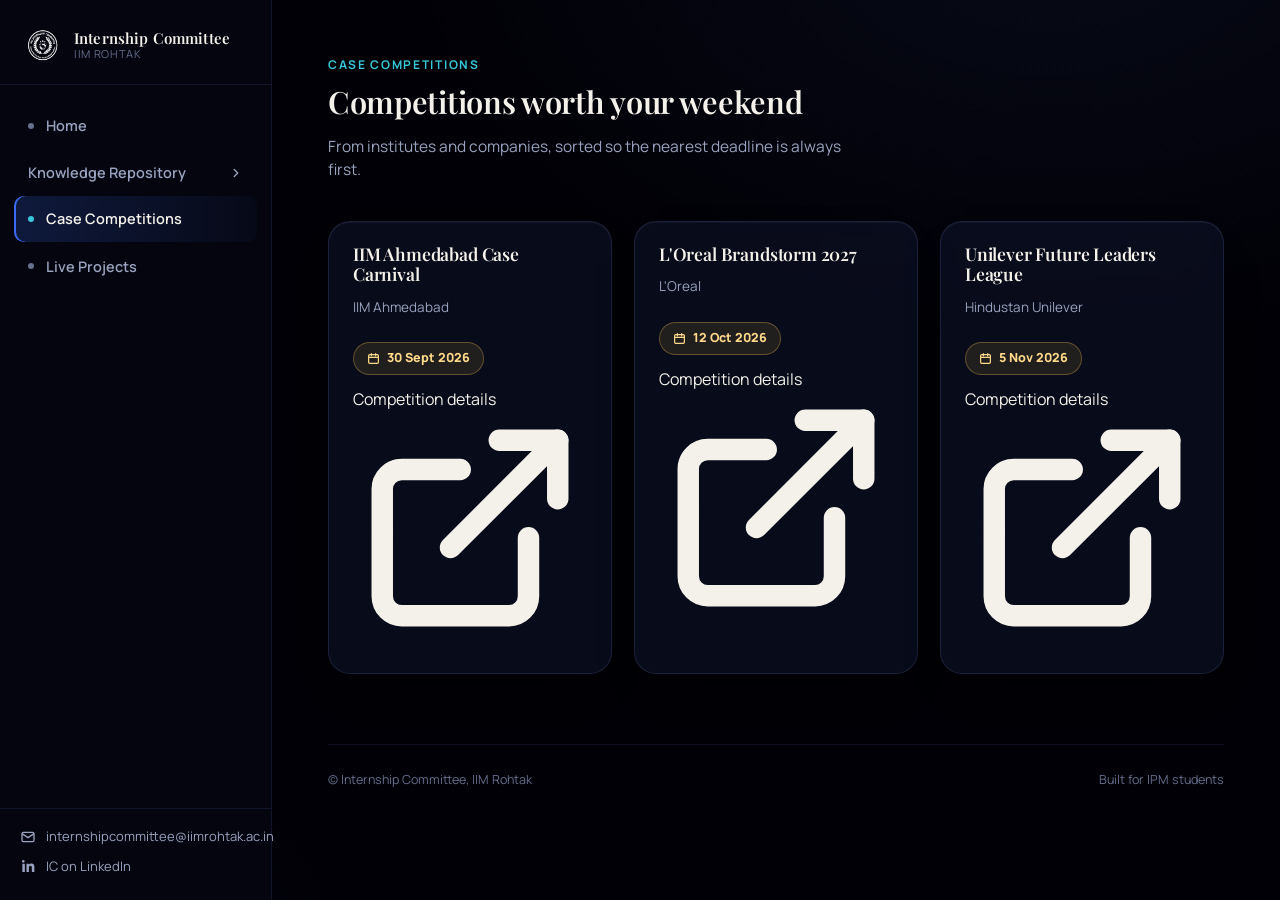
==== case-competitions.html @ f3d53296 "Add website files" ====
<!DOCTYPE html>
<html lang="en">
<head>
<meta charset="UTF-8">
<meta name="viewport" content="width=device-width, initial-scale=1.0">
<title>Case Competitions — IC IIM Rohtak</title>
<link rel="icon" href="assets/favicon.png">
<link rel="stylesheet" href="css/base.css">
<link rel="stylesheet" href="css/layout.css">
<link rel="stylesheet" href="css/components.css">
</head>
<body data-page="competitions">
<a class="skip-link" href="#main-content">Skip to content</a>

<div class="app-shell">
  <div class="sidebar-scrim"></div>

  <aside class="sidebar" aria-label="Primary">
    <div class="sidebar-brand">
      <img data-ic-logo src="assets/logo.png" alt="Internship Committee, IIM Rohtak logo">
      <div class="brand-text">
        <strong>Internship Committee</strong>
        <span>IIM Rohtak</span>
      </div>
    </div>

    <nav class="sidebar-nav" aria-label="Site sections">
      <a class="nav-link" data-page-key="home" href="index.html"><span class="dot-icon"></span> Home</a>

      <div class="nav-group">
        <button class="nav-group-trigger" aria-expanded="false">
          Knowledge Repository
          <span class="chevron"><svg viewBox="0 0 24 24" fill="none" stroke="currentColor" stroke-width="2.4" stroke-linecap="round" stroke-linejoin="round"><path d="M9 6l6 6-6 6"/></svg></span>
        </button>
        <div class="nav-submenu"><div class="nav-submenu-inner">
          <a class="nav-link" data-page-key="courses" href="courses.html"><span class="dot-icon"></span> Course Repository</a>
          <a class="nav-link" data-page-key="case-studies" href="case-studies.html"><span class="dot-icon"></span> Case Studies</a>
          <a class="nav-link" data-page-key="github" href="github-repositories.html"><span class="dot-icon"></span> GitHub Repositories</a>
          <a class="nav-link" data-page-key="resources" href="iimr-resources.html"><span class="dot-icon"></span> IIMR Student Resources</a>
        </div></div>
      </div>

      <a class="nav-link" data-page-key="competitions" href="case-competitions.html"><span class="dot-icon"></span> Case Competitions</a>
      <a class="nav-link" data-page-key="live-projects" href="live-projects.html"><span class="dot-icon"></span> Live Projects</a>
    </nav>

    <div class="sidebar-footer">
      <a data-ic-email href="#"><svg viewBox="0 0 24 24" fill="none" stroke="currentColor" stroke-width="2"><rect x="3" y="5" width="18" height="14" rx="2"/><path d="m3 7 9 6 9-6"/></svg><span>internshipcommittee@iimrohtak.ac.in</span></a>
      <a data-ic-linkedin href="#" target="_blank" rel="noopener"><svg viewBox="0 0 24 24" fill="currentColor"><path d="M6.94 5a2 2 0 1 1-4 0 2 2 0 0 1 4 0zM3.5 8.5h3.8V21H3.5V8.5zM9.7 8.5h3.64v1.7h.05c.5-.95 1.75-1.95 3.6-1.95 3.85 0 4.56 2.53 4.56 5.83V21h-3.8v-6.1c0-1.46-.03-3.33-2.03-3.33-2.04 0-2.35 1.6-2.35 3.24V21H9.7V8.5z"/></svg>IC on LinkedIn</a>
    </div>
  </aside>

  <div class="mobile-topbar">
    <div style="display:flex;align-items:center;gap:10px;">
      <img data-ic-logo src="assets/logo.png" alt="" style="width:30px;height:30px;">
      <span class="brand-text"><strong>IC · IIM Rohtak</strong></span>
    </div>
    <button class="menu-btn" aria-label="Open menu"><svg viewBox="0 0 24 24" fill="none" stroke="currentColor" stroke-width="2.2" stroke-linecap="round"><path d="M3 6h18M3 12h18M3 18h18"/></svg></button>
  </div>

  <main class="main" id="main-content">
    <div class="page-header">
      <span class="eyebrow">Case Competitions</span>
      <h1 class="section-heading">Competitions worth your weekend</h1>
      <p>From institutes and companies, sorted so the nearest deadline is always first.</p>
    </div>

    <div class="card-grid" id="competitions-grid" aria-live="polite"></div>

    <footer class="site-footer">
      <span>&copy; Internship Committee, IIM Rohtak</span>
      <span>Built for IPM students</span>
    </footer>
  </main>
</div>

<script src="js/config.js"></script>
<script src="js/icons.js"></script>
<script src="js/data-adapter.js"></script>
<script src="js/sidebar.js"></script>
<script src="js/render-competitions.js"></script>
</body>
</html>
---- css/base.css ----
/* ============================================================
   IC Portal — Base styles, tokens, typography
   ============================================================ */

@import url('https://fonts.googleapis.com/css2?family=Playfair+Display:ital,wght@0,500;0,600;0,700;1,500&family=Manrope:wght@400;500;600;700;800&display=swap');

:root{
  /* --- Color tokens --- */
  --bg:               #010006;
  --bg-radial-1:      #070a17;
  --bg-radial-2:      #01000a;
  --sidebar-bg:       #05060fee;
  --sidebar-border:   rgba(140,160,255,0.10);

  --surface:          rgba(16, 22, 46, 0.50);
  --surface-strong:   rgba(18, 26, 54, 0.72);
  --surface-border:   rgba(150, 170, 255, 0.14);
  --surface-border-hover: rgba(150, 180, 255, 0.32);

  --accent:           #3B6BF6;   /* cobalt / electric blue */
  --accent-soft:      #5C86FF;
  --accent-2:         #38C6D9;   /* cyan-indigo secondary */
  --accent-2-soft:    #6C7CFF;

  --text-primary:     #F3F1EA;
  --text-secondary:   #99A2BE;
  --text-muted:       #656E8C;

  --live-red:         #FF4457;

  --radius-s:  10px;
  --radius-m:  16px;
  --radius-l:  22px;

  --font-display: 'Playfair Display', 'Georgia', serif;
  --font-body:    'Manrope', -apple-system, BlinkMacSystemFont, 'Segoe UI', sans-serif;

  --sidebar-w: 272px;
  --header-h: 72px;

  --ease: cubic-bezier(0.22, 1, 0.36, 1);
}

*, *::before, *::after{ box-sizing: border-box; }

html{ scroll-behavior: smooth; }

body{
  margin:0;
  min-height:100vh;
  background:
    radial-gradient(1100px 700px at 82% -8%, var(--bg-radial-1) 0%, transparent 60%),
    radial-gradient(900px 600px at -10% 110%, #060a1c 0%, transparent 55%),
    var(--bg);
  color: var(--text-primary);
  font-family: var(--font-body);
  font-weight: 400;
  -webkit-font-smoothing: antialiased;
  line-height: 1.5;
}

h1,h2,h3,h4{
  font-family: var(--font-display);
  font-weight: 600;
  line-height: 1.15;
  margin: 0 0 .5em;
  letter-spacing: -0.01em;
}

p{ margin: 0 0 1em; color: var(--text-secondary); }

a{ color: inherit; text-decoration: none; }

img{ max-width: 100%; display:block; }

ul{ margin:0; padding:0; list-style:none; }

button{ font-family: inherit; }

/* --- Focus states (accessibility) --- */
a:focus-visible,
button:focus-visible,
[tabindex]:focus-visible{
  outline: 2px solid var(--accent-2);
  outline-offset: 3px;
  border-radius: 4px;
}

/* --- Scrollbar (subtle) --- */
::-webkit-scrollbar{ width: 10px; height: 10px; }
::-webkit-scrollbar-track{ background: transparent; }
::-webkit-scrollbar-thumb{ background: rgba(120,140,220,0.25); border-radius: 10px; }
::-webkit-scrollbar-thumb:hover{ background: rgba(120,140,220,0.4); }

/* --- Reduced motion --- */
@media (prefers-reduced-motion: reduce){
  *, *::before, *::after{
    animation-duration: 0.001ms !important;
    animation-iteration-count: 1 !important;
    transition-duration: 0.001ms !important;
    scroll-behavior: auto !important;
  }
}

/* --- Utility --- */
.eyebrow{
  font-family: var(--font-body);
  font-weight: 700;
  font-size: 12px;
  letter-spacing: 0.14em;
  text-transform: uppercase;
  color: var(--accent-2);
}

.section-heading{
  font-size: clamp(1.6rem, 2.4vw, 2.3rem);
  color: var(--text-primary);
}

.muted-link{
  color: var(--text-secondary);
  border-bottom: 1px solid transparent;
  transition: color .2s var(--ease), border-color .2s var(--ease);
}
.muted-link:hover{ color: var(--text-primary); border-color: var(--surface-border-hover); }

.visually-hidden{
  position:absolute; width:1px; height:1px; padding:0; margin:-1px;
  overflow:hidden; clip:rect(0,0,0,0); white-space:nowrap; border:0;
}

.skip-link{
  position:absolute; left:12px; top:-60px;
  background: var(--accent); color:#fff; padding: 10px 16px;
  border-radius: var(--radius-s); z-index: 999; transition: top .2s var(--ease);
  font-weight:600; font-size: 14px;
}
.skip-link:focus{ top:12px; }
---- css/layout.css ----
/* ============================================================
   IC Portal — Layout: sidebar, topbar, page shell
   ============================================================ */

.app-shell{
  display: flex;
  min-height: 100vh;
}

/* ---------------- Sidebar ---------------- */
.sidebar{
  width: var(--sidebar-w);
  flex-shrink: 0;
  background: var(--sidebar-bg);
  border-right: 1px solid var(--sidebar-border);
  backdrop-filter: blur(14px);
  -webkit-backdrop-filter: blur(14px);
  position: sticky;
  top: 0;
  height: 100vh;
  display: flex;
  flex-direction: column;
  z-index: 60;
}

.sidebar-brand{
  display:flex; align-items:center; gap:12px;
  padding: 26px 24px 20px;
  border-bottom: 1px solid var(--sidebar-border);
}
.sidebar-brand img{
  width:38px; height:38px; object-fit:contain;
  /* render the logo in white for the dark sidebar background, per brief */
  filter: brightness(0) invert(1);
}
.sidebar-brand .brand-text{ display:flex; flex-direction:column; line-height:1.2; }
.sidebar-brand .brand-text strong{
  font-family: var(--font-display); font-size: 15px; font-weight:600; letter-spacing:.01em;
}
.sidebar-brand .brand-text span{ font-size: 11px; color: var(--text-muted); letter-spacing:.06em; text-transform:uppercase; }

.sidebar-nav{
  flex: 1;
  overflow-y: auto;
  padding: 18px 14px;
}

.nav-link{
  display:flex; align-items:center; gap:12px;
  padding: 12px 14px;
  border-radius: var(--radius-s);
  color: var(--text-secondary);
  font-size: 14.5px;
  font-weight: 600;
  transition: background .18s var(--ease), color .18s var(--ease);
  margin-bottom: 2px;
}
.nav-link:hover{ background: rgba(120,140,255,0.08); color: var(--text-primary); }
.nav-link.is-active{
  background: linear-gradient(90deg, rgba(59,107,246,0.20), rgba(59,107,246,0.04));
  color: var(--text-primary);
  box-shadow: inset 2px 0 0 var(--accent);
}
.nav-link .dot-icon{
  width:6px; height:6px; border-radius:50%;
  background: var(--text-muted); flex-shrink:0;
}
.nav-link.is-active .dot-icon{ background: var(--accent-2); }

.nav-group{ margin-bottom: 2px; }
.nav-group-trigger{
  width: 100%;
  display:flex; align-items:center; justify-content:space-between; gap:8px;
  padding: 12px 14px;
  border-radius: var(--radius-s);
  background: transparent;
  border: none;
  color: var(--text-secondary);
  font-size: 14.5px; font-weight: 600;
  cursor: pointer;
  transition: background .18s var(--ease), color .18s var(--ease);
}
.nav-group-trigger:hover{ background: rgba(120,140,255,0.08); color: var(--text-primary); }
.nav-group-trigger .chevron{
  width:14px; height:14px; flex-shrink:0;
  transition: transform .25s var(--ease);
}
.nav-group.is-open .nav-group-trigger .chevron{ transform: rotate(90deg); }
.nav-group.is-open .nav-group-trigger{ color: var(--text-primary); }

.nav-submenu{
  display: grid;
  grid-template-rows: 0fr;
  transition: grid-template-rows .28s var(--ease);
}
.nav-group.is-open .nav-submenu{ grid-template-rows: 1fr; }
.nav-submenu-inner{ overflow: hidden; }
.nav-submenu .nav-link{
  padding-left: 34px;
  font-size: 13.5px;
  font-weight: 500;
}

.sidebar-footer{
  padding: 18px 20px 24px;
  border-top: 1px solid var(--sidebar-border);
  display:flex; flex-direction:column; gap: 10px;
}
.sidebar-footer a{
  display:flex; align-items:center; gap:10px;
  font-size: 13px; color: var(--text-secondary);
  transition: color .18s var(--ease);
}
.sidebar-footer a:hover{ color: var(--accent-2); }
.sidebar-footer svg{ width:16px; height:16px; flex-shrink:0; }

/* Mobile topbar + drawer */
.mobile-topbar{
  display:none;
  position: sticky; top:0; z-index: 70;
  align-items:center; justify-content:space-between;
  height: var(--header-h);
  padding: 0 18px;
  background: var(--sidebar-bg);
  border-bottom: 1px solid var(--sidebar-border);
  backdrop-filter: blur(14px);
}
.mobile-topbar .brand-text strong{ font-family: var(--font-display); font-size: 15px; }
.mobile-topbar img{ filter: brightness(0) invert(1); }
.menu-btn{
  width: 42px; height: 42px;
  border-radius: var(--radius-s);
  border: 1px solid var(--surface-border);
  background: var(--surface);
  color: var(--text-primary);
  display:flex; align-items:center; justify-content:center;
  cursor:pointer;
}
.menu-btn svg{ width:20px; height:20px; }

.sidebar-scrim{
  display:none;
  position: fixed; inset:0;
  background: rgba(1,0,6,0.6);
  backdrop-filter: blur(2px);
  z-index: 55;
}

@media (max-width: 900px){
  .mobile-topbar{ display:flex; }
  .sidebar{
    position: fixed; left:0; top:0; height: 100dvh;
    transform: translateX(-104%);
    transition: transform .32s var(--ease);
    box-shadow: 24px 0 60px rgba(0,0,0,.5);
  }
  .app-shell.nav-open .sidebar{ transform: translateX(0); }
  .app-shell.nav-open .sidebar-scrim{ display:block; }
  .app-shell{ flex-direction: column; }
}

/* ---------------- Main content ---------------- */
.main{
  flex: 1;
  min-width: 0;
  padding: 56px 56px 90px;
}
@media (max-width: 900px){
  .main{ padding: 34px 20px 70px; }
}

.page-header{
  margin-bottom: 40px;
  max-width: 760px;
}
.page-header .eyebrow{ display:block; margin-bottom: 10px; }
.page-header p{ font-size: 15.5px; max-width: 60ch; }

.crumb-back{
  display:inline-flex; align-items:center; gap:8px;
  font-size: 13.5px; font-weight:600; color: var(--text-secondary);
  margin-bottom: 22px;
  transition: color .18s var(--ease), gap .18s var(--ease);
}
.crumb-back:hover{ color: var(--accent-2); gap: 11px; }
.crumb-back svg{ width:15px; height:15px; }

/* ---------------- Grids ---------------- */
.card-grid{
  display: grid;
  gap: 22px;
  grid-template-columns: repeat(3, 1fr);
}
@media (max-width: 1180px){ .card-grid{ grid-template-columns: repeat(2, 1fr); } }
@media (max-width: 640px){ .card-grid{ grid-template-columns: 1fr; } }

.card-grid.two-col{ grid-template-columns: repeat(2, 1fr); }
@media (max-width: 780px){ .card-grid.two-col{ grid-template-columns: 1fr; } }

.state-msg{
  padding: 30px 26px;
  border-radius: var(--radius-m);
  border: 1px dashed var(--surface-border);
  color: var(--text-secondary);
  font-size: 14.5px;
}
.state-msg.is-error{ border-color: rgba(255,90,110,0.35); color: #ffb2ba; }

footer.site-footer{
  margin-top: 70px;
  padding-top: 26px;
  border-top: 1px solid var(--sidebar-border);
  color: var(--text-muted);
  font-size: 12.5px;
  display:flex; justify-content:space-between; flex-wrap:wrap; gap:10px;
}
---- css/components.css ----
/* ============================================================
   IC Portal — Reusable components
   ============================================================ */

/* ---------------- Buttons ---------------- */
.btn{
  display:inline-flex; align-items:center; justify-content:center; gap:9px;
  padding: 13px 24px;
  border-radius: var(--radius-s);
  font-weight: 700;
  font-size: 14.5px;
  border: 1px solid transparent;
  cursor: pointer;
  transition: transform .18s var(--ease), box-shadow .18s var(--ease), background .18s var(--ease), border-color .18s var(--ease);
}
.btn svg{ width:16px; height:16px; transition: transform .18s var(--ease); }
.btn-primary{
  background: linear-gradient(135deg, var(--accent), #2C55D8);
  color: #fff;
  box-shadow: 0 8px 24px -8px rgba(59,107,246,0.65);
}
.btn-primary:hover{ transform: translateY(-2px); box-shadow: 0 12px 30px -8px rgba(59,107,246,0.8); }
.btn-primary:hover svg{ transform: translateX(3px); }
.btn-ghost{
  background: var(--surface);
  border-color: var(--surface-border);
  color: var(--text-primary);
}
.btn-ghost:hover{ border-color: var(--surface-border-hover); background: var(--surface-strong); }

/* ---------------- Glass card base ---------------- */
.glass-card{
  position: relative;
  background: var(--surface);
  border: 1px solid var(--surface-border);
  border-radius: var(--radius-l);
  backdrop-filter: blur(18px);
  -webkit-backdrop-filter: blur(18px);
  box-shadow: 0 1px 0 rgba(255,255,255,0.04) inset, 0 20px 40px -24px rgba(0,0,0,0.6);
  transition: transform .28s var(--ease), box-shadow .28s var(--ease), border-color .28s var(--ease), background .28s var(--ease);
}
.glass-card:hover{
  transform: translateY(-5px) scale(1.012);
  border-color: var(--surface-border-hover);
  background: var(--surface-strong);
  box-shadow: 0 26px 54px -22px rgba(59,107,246,0.35), 0 1px 0 rgba(255,255,255,0.06) inset;
}

/* ---------------- Home nav cards ---------------- */
.home-card{
  padding: 30px 28px;
  min-height: 210px;
  display:flex; flex-direction:column; justify-content:space-between;
}
.home-card .card-icon{
  width: 46px; height:46px;
  border-radius: 12px;
  background: rgba(59,107,246,0.14);
  border: 1px solid rgba(92,134,255,0.28);
  display:flex; align-items:center; justify-content:center;
  color: var(--accent-2);
  margin-bottom: 26px;
}
.home-card .card-icon svg{ width:22px; height:22px; }
.home-card h3{ font-size: 1.35rem; margin-bottom: 8px; }
.home-card p{ font-size: 13.8px; margin-bottom: 18px; }
.home-card .card-cta{
  display:inline-flex; align-items:center; gap:8px;
  font-size: 13px; font-weight:700; letter-spacing:.03em; text-transform:uppercase;
  color: var(--accent-soft);
}
.home-card .card-cta svg{ width:14px; height:14px; transition: transform .22s var(--ease); }
.home-card:hover .card-cta svg{ transform: translateX(4px); }

/* ---------------- Course card ---------------- */
.course-card{
  padding: 24px 24px 22px;
  display:flex; flex-direction:column; gap: 14px;
}
.course-card h3{ font-size: 1.08rem; margin:0; }
.course-row{ display:flex; align-items:center; justify-content:space-between; gap:10px; }
.price-chip{
  font-weight:800; font-size: 14px; color: var(--text-primary);
  background: rgba(56,198,217,0.12); border:1px solid rgba(56,198,217,0.28);
  padding: 5px 12px; border-radius: 999px;
}
.rating{
  display:flex; align-items:center; gap:6px;
  font-size: 13.5px; font-weight:700; color: #FFC857;
}
.rating svg{ width:15px; height:15px; }
.domain-tag{
  align-self:flex-start;
  font-size: 11px; font-weight:700; letter-spacing:.06em; text-transform:uppercase;
  color: var(--accent-2);
  padding: 4px 10px;
  border-radius: 999px;
  border: 1px solid rgba(56,198,217,0.3);
  background: rgba(56,198,217,0.08);
}
.course-card .card-link{
  margin-top:4px;
  display:inline-flex; align-items:center; gap:7px;
  font-size: 13.5px; font-weight:700; color: var(--accent-soft);
}
.course-card .card-link svg{ width:14px; height:14px; }

/* ---------------- Generic list card (case studies / github / resources) ---------------- */
.list-card{
  padding: 22px 24px;
  display:flex; flex-direction:column; gap:10px;
}
.list-card h3{ font-size: 1.05rem; margin:0; }
.list-card .meta{ font-size: 13px; color: var(--text-muted); }
.list-card p.desc{ font-size: 13.8px; margin: 2px 0 4px; }
.list-card .card-link{
  display:inline-flex; align-items:center; gap:7px;
  font-size: 13.5px; font-weight:700; color: var(--accent-soft);
}
.list-card .card-link svg{ width:14px; height:14px; }

.login-badge{
  align-self:flex-start;
  font-size: 10.5px; font-weight:800; letter-spacing:.05em; text-transform:uppercase;
  padding: 5px 11px; border-radius: 999px;
}
.login-badge.required{
  color:#FFB199; background: rgba(255,110,70,0.12); border:1px solid rgba(255,110,70,0.3);
}
.login-badge.not-required{
  color:#8CF0B0; background: rgba(60,220,140,0.1); border:1px solid rgba(60,220,140,0.28);
}

/* ---------------- Competition card ---------------- */
.competition-card{
  padding: 22px 24px;
  display:flex; flex-direction:column; gap:12px;
}
.competition-card h3{ font-size: 1.1rem; margin:0; }
.competition-card .institute{ font-size:13.5px; color: var(--text-secondary); }
.deadline-pill{
  align-self:flex-start;
  display:inline-flex; align-items:center; gap:7px;
  font-size: 12.5px; font-weight:800;
  padding: 6px 13px; border-radius:999px;
  color: #FFD98A; background: rgba(255,200,80,0.1); border: 1px solid rgba(255,200,80,0.3);
}
.deadline-pill svg{ width:13px; height:13px; }

/* ---------------- Live project card ---------------- */
.lp-card{
  padding: 24px 24px 22px;
  display:flex; flex-direction:column; gap:12px;
  position: relative;
}
.lp-card .live-flag{
  position:absolute; top:18px; right:18px;
  display:flex; align-items:center; gap:6px;
  font-size: 10.5px; font-weight:800; letter-spacing:.08em;
  color: var(--live-red);
}
.lp-card .live-flag .pulse-dot{
  width:7px; height:7px; border-radius:50%; background: var(--live-red);
  box-shadow: 0 0 0 0 rgba(255,68,87,0.6);
  animation: pulse-dot 1.8s infinite;
}
@keyframes pulse-dot{
  0%{ box-shadow: 0 0 0 0 rgba(255,68,87,0.55); }
  70%{ box-shadow: 0 0 0 7px rgba(255,68,87,0); }
  100%{ box-shadow: 0 0 0 0 rgba(255,68,87,0); }
}
.lp-card h3{ font-size: 1.15rem; margin: 4px 0 0; padding-right: 60px; }
.lp-card .role-line{ font-size: 13.5px; color: var(--text-secondary); }
.lp-card .lp-meta-row{ display:flex; flex-wrap:wrap; gap: 8px; margin-top: 4px; }
.meta-chip{
  font-size: 12px; font-weight:600; color: var(--text-secondary);
  padding: 5px 11px; border-radius: 999px;
  border: 1px solid var(--surface-border); background: rgba(255,255,255,0.03);
  display:inline-flex; align-items:center; gap:6px;
}
.meta-chip svg{ width:12px; height:12px; }
.lp-card .lp-deadline{
  margin-top:6px;
  font-size: 12.5px; font-weight:700; color: #FFD98A;
}
.lp-card .card-link{
  margin-top:6px;
  display:inline-flex; align-items:center; gap:7px;
  font-size: 13.5px; font-weight:700; color: var(--accent-soft);
}
.lp-card .card-link svg{ width:14px; height:14px; }

/* ---------------- Knowledge repo landing tiles ---------------- */
.subtile{
  padding: 26px 24px;
  display:flex; flex-direction:column; gap:10px;
}
.subtile .card-icon{
  width: 42px; height:42px; border-radius:11px;
  background: rgba(59,107,246,0.14); border: 1px solid rgba(92,134,255,0.28);
  display:flex; align-items:center; justify-content:center; color: var(--accent-2);
  margin-bottom: 6px;
}
.subtile .card-icon svg{ width:20px; height:20px; }
.subtile h3{ font-size: 1.15rem; margin:0; }
.subtile .card-cta{
  margin-top: 6px;
  display:inline-flex; align-items:center; gap:8px;
  font-size: 12.5px; font-weight:700; letter-spacing:.03em; text-transform:uppercase;
  color: var(--accent-soft);
}
.subtile .card-cta svg{ width:13px; height:13px; transition: transform .22s var(--ease); }
.subtile:hover .card-cta svg{ transform: translateX(4px); }

/* ---------------- Domain filter pills (Course Repository) ---------------- */
.domain-filter{
  display:flex; flex-wrap:wrap; gap:10px;
  margin-bottom: 30px;
}
.domain-pill{
  padding: 9px 18px;
  border-radius: 999px;
  border: 1px solid var(--surface-border);
  background: var(--surface);
  color: var(--text-secondary);
  font-size: 13.5px; font-weight: 700;
  cursor: pointer;
  transition: all .18s var(--ease);
}
.domain-pill:hover{ border-color: var(--surface-border-hover); color: var(--text-primary); }
.domain-pill.is-active{
  background: linear-gradient(135deg, var(--accent), #2C55D8);
  border-color: transparent; color: #fff;
}

/* ---------------- Loading skeleton ---------------- */
.skeleton-card{
  height: 190px;
  border-radius: var(--radius-l);
  border: 1px solid var(--surface-border);
  background: linear-gradient(100deg, rgba(255,255,255,0.02) 30%, rgba(255,255,255,0.06) 50%, rgba(255,255,255,0.02) 70%);
  background-size: 200% 100%;
  animation: shimmer 1.6s infinite;
}
@keyframes shimmer{
  0%{ background-position: 140% 0; }
  100%{ background-position: -60% 0; }
}
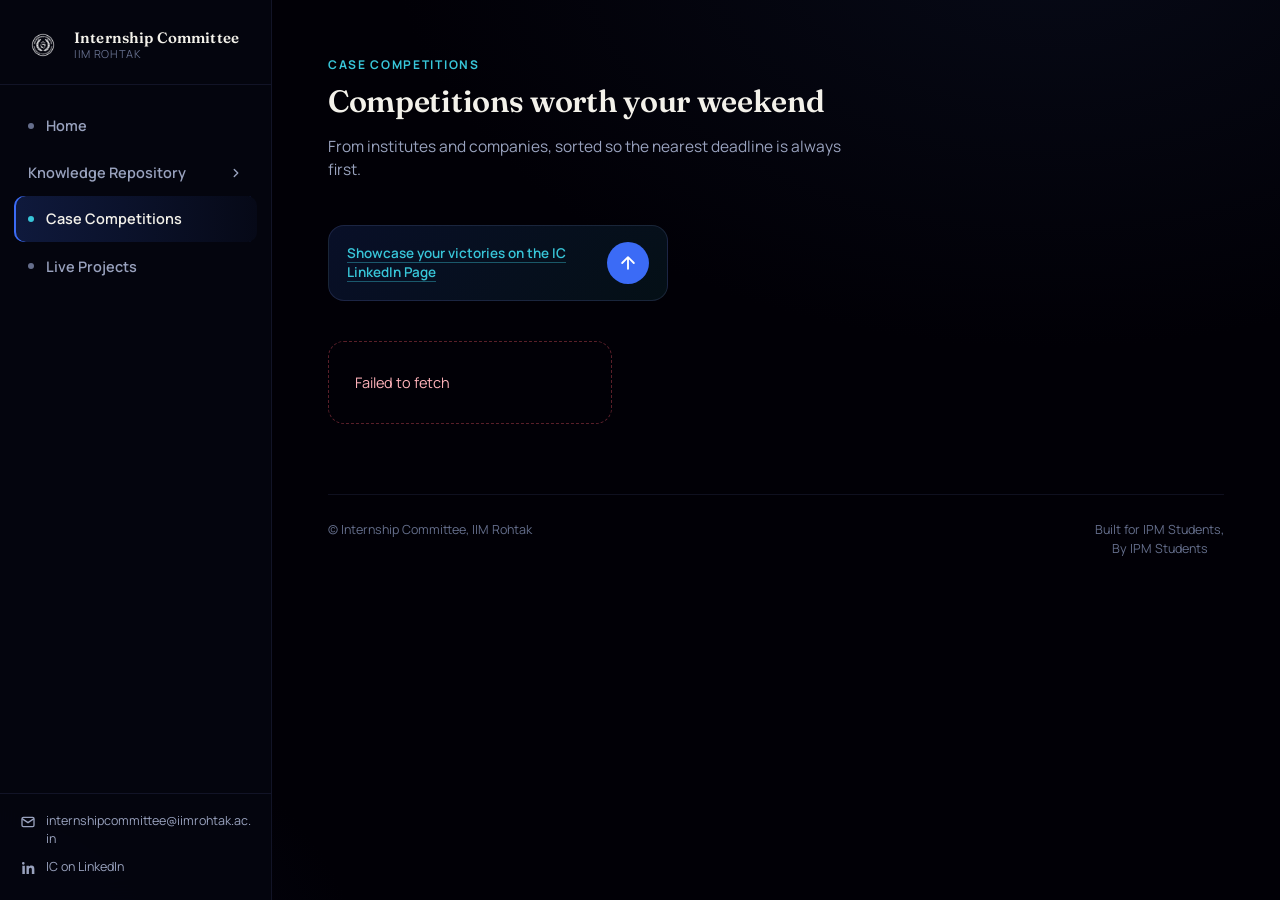
==== commit 4e3fb1c6: "internship thing" ====
--- a/case-competitions.html
+++ b/case-competitions.html
@@ -46,7 +46,7 @@
 
     <div class="sidebar-footer">
       <a data-ic-email href="#"><svg viewBox="0 0 24 24" fill="none" stroke="currentColor" stroke-width="2"><rect x="3" y="5" width="18" height="14" rx="2"/><path d="m3 7 9 6 9-6"/></svg><span>internshipcommittee@iimrohtak.ac.in</span></a>
-      <a data-ic-linkedin href="#" target="_blank" rel="noopener"><svg viewBox="0 0 24 24" fill="currentColor"><path d="M6.94 5a2 2 0 1 1-4 0 2 2 0 0 1 4 0zM3.5 8.5h3.8V21H3.5V8.5zM9.7 8.5h3.64v1.7h.05c.5-.95 1.75-1.95 3.6-1.95 3.85 0 4.56 2.53 4.56 5.83V21h-3.8v-6.1c0-1.46-.03-3.33-2.03-3.33-2.04 0-2.35 1.6-2.35 3.24V21H9.7V8.5z"/></svg>IC on LinkedIn</a>
+      <a data-ic-linkedin href="https://www.linkedin.com/company/ipm-internship-committee-iim-rohtak/" target="_blank" rel="noopener"><svg viewBox="0 0 24 24" fill="currentColor"><path d="M6.94 5a2 2 0 1 1-4 0 2 2 0 0 1 4 0zM3.5 8.5h3.8V21H3.5V8.5zM9.7 8.5h3.64v1.7h.05c.5-.95 1.75-1.95 3.6-1.95 3.85 0 4.56 2.53 4.56 5.83V21h-3.8v-6.1c0-1.46-.03-3.33-2.03-3.33-2.04 0-2.35 1.6-2.35 3.24V21H9.7V8.5z"/></svg>IC on LinkedIn</a>
     </div>
   </aside>
 
@@ -59,17 +59,28 @@
   </div>
 
   <main class="main" id="main-content">
-    <div class="page-header">
-      <span class="eyebrow">Case Competitions</span>
-      <h1 class="section-heading">Competitions worth your weekend</h1>
-      <p>From institutes and companies, sorted so the nearest deadline is always first.</p>
+    <div class="page-header-row">
+      <div class="page-header">
+        <span class="eyebrow">Case Competitions</span>
+        <h1 class="section-heading">Competitions worth your weekend</h1>
+        <p>From institutes and companies, sorted so the nearest deadline is always first.</p>
+      </div>
+
+      <div class="showcase-card">
+        <p>
+          <a class="showcase-link" href="https://www.linkedin.com/company/ipm-internship-committee-iim-rohtak/" target="_blank" rel="noopener">Showcase your victories on the IC LinkedIn Page</a>
+        </p>
+        <a class="showcase-btn" href="https://docs.google.com/forms/d/e/1FAIpQLSfv2YYLRkrXumIr88C4f5dQtF5AiGM0O2jcN2yvQZqrdlQf7w/viewform" target="_blank" rel="noopener" aria-label="Submit your competition win" title="Submit your win">
+          <svg viewBox="0 0 24 24" fill="none" stroke="currentColor" stroke-width="2.2" stroke-linecap="round" stroke-linejoin="round"><path d="M12 19V5M5 12l7-7 7 7"/></svg>
+        </a>
+      </div>
     </div>
 
     <div class="card-grid" id="competitions-grid" aria-live="polite"></div>
 
     <footer class="site-footer">
       <span>&copy; Internship Committee, IIM Rohtak</span>
-      <span>Built for IPM students</span>
+      <span class="footer-built"><span>Built for IPM Students,</span><span>By IPM Students</span></span>
     </footer>
   </main>
 </div>
--- a/css/base.css
+++ b/css/base.css
@@ -2,7 +2,7 @@
    IC Portal — Base styles, tokens, typography
    ============================================================ */
 
-@import url('https://fonts.googleapis.com/css2?family=Playfair+Display:ital,wght@0,500;0,600;0,700;1,500&family=Manrope:wght@400;500;600;700;800&display=swap');
+@import url('https://fonts.googleapis.com/css2?family=Fraunces:ital,wght@0,500;0,600;0,700;1,500&family=Manrope:wght@400;500;600;700;800&display=swap');
 
 :root{
   /* --- Color tokens --- */
@@ -28,11 +28,18 @@
 
   --live-red:         #FF4457;
 
+  --stage-1:          #FF4457;  /* Applications Open   — red */
+  --stage-1-rgb:       255,68,87;
+  --stage-2:          #FFC53D;  /* Selection Ongoing   — yellow */
+  --stage-2-rgb:       255,197,61;
+  --stage-3:          #33D17A;  /* Ongoing Project     — green */
+  --stage-3-rgb:       51,209,122;
+
   --radius-s:  10px;
   --radius-m:  16px;
   --radius-l:  22px;
 
-  --font-display: 'Playfair Display', 'Georgia', serif;
+  --font-display: 'Fraunces', 'Georgia', serif;
   --font-body:    'Manrope', -apple-system, BlinkMacSystemFont, 'Segoe UI', sans-serif;
 
   --sidebar-w: 272px;
--- a/css/layout.css
+++ b/css/layout.css
@@ -107,12 +107,14 @@
   display:flex; flex-direction:column; gap: 10px;
 }
 .sidebar-footer a{
-  display:flex; align-items:center; gap:10px;
-  font-size: 13px; color: var(--text-secondary);
+  display:flex; align-items:flex-start; gap:10px;
+  font-size: 12.5px; line-height:1.45; color: var(--text-secondary);
   transition: color .18s var(--ease);
+  overflow-wrap: anywhere;
+  min-width: 0;
 }
 .sidebar-footer a:hover{ color: var(--accent-2); }
-.sidebar-footer svg{ width:16px; height:16px; flex-shrink:0; }
+.sidebar-footer svg{ width:16px; height:16px; flex-shrink:0; margin-top: 2px; }
 
 /* Mobile topbar + drawer */
 .mobile-topbar{
@@ -176,6 +178,57 @@
 .page-header .eyebrow{ display:block; margin-bottom: 10px; }
 .page-header p{ font-size: 15.5px; max-width: 60ch; }
 
+.page-header-row{
+  display: flex;
+  align-items: flex-start;
+  justify-content: space-between;
+  gap: 28px;
+  flex-wrap: wrap;
+  margin-bottom: 40px;
+}
+.page-header-row .page-header{ margin-bottom: 0; }
+
+.showcase-card{
+  display: flex;
+  align-items: center;
+  gap: 16px;
+  padding: 16px 18px;
+  border-radius: var(--radius-m, 16px);
+  background: linear-gradient(135deg, rgba(59,107,246,0.14), rgba(56,198,217,0.08));
+  border: 1px solid var(--surface-border);
+  max-width: 340px;
+  flex-shrink: 0;
+}
+.showcase-card p{
+  margin: 0;
+  font-size: 13.5px;
+  line-height: 1.4;
+  color: var(--text-secondary);
+}
+.showcase-card a.showcase-link{
+  color: var(--accent-2);
+  font-weight: 600;
+  text-decoration: none;
+  border-bottom: 1px solid rgba(56,198,217,0.4);
+}
+.showcase-card a.showcase-link:hover{ border-bottom-color: var(--accent-2); }
+.showcase-card .showcase-btn{
+  flex-shrink: 0;
+  display: inline-flex;
+  align-items: center;
+  justify-content: center;
+  width: 42px; height: 42px;
+  border-radius: 50%;
+  background: var(--accent);
+  color: #fff;
+  transition: transform .2s var(--ease), background .2s var(--ease);
+}
+.showcase-card .showcase-btn:hover{ background: var(--accent-soft); transform: scale(1.06); }
+.showcase-card .showcase-btn svg{ width: 20px; height: 20px; }
+@media (max-width: 700px){
+  .showcase-card{ max-width: 100%; }
+}
+
 .crumb-back{
   display:inline-flex; align-items:center; gap:8px;
   font-size: 13.5px; font-weight:600; color: var(--text-secondary);
@@ -214,3 +267,9 @@
   font-size: 12.5px;
   display:flex; justify-content:space-between; flex-wrap:wrap; gap:10px;
 }
+.footer-built{
+  display: inline-block;
+  text-align: center;
+  line-height: 1.5;
+}
+.footer-built span{ display: block; }
--- a/css/components.css
+++ b/css/components.css
@@ -15,11 +15,11 @@
 }
 .btn svg{ width:16px; height:16px; transition: transform .18s var(--ease); }
 .btn-primary{
-  background: linear-gradient(135deg, var(--accent), #2C55D8);
+  background: var(--accent);
   color: #fff;
-  box-shadow: 0 8px 24px -8px rgba(59,107,246,0.65);
-}
-.btn-primary:hover{ transform: translateY(-2px); box-shadow: 0 12px 30px -8px rgba(59,107,246,0.8); }
+  box-shadow: 0 1px 0 rgba(255,255,255,0.08) inset;
+}
+.btn-primary:hover{ transform: translateY(-2px); background: #2C55D8; }
 .btn-primary:hover svg{ transform: translateX(3px); }
 .btn-ghost{
   background: var(--surface);
@@ -40,37 +40,66 @@
   transition: transform .28s var(--ease), box-shadow .28s var(--ease), border-color .28s var(--ease), background .28s var(--ease);
 }
 .glass-card:hover{
-  transform: translateY(-5px) scale(1.012);
+  transform: translateY(-4px);
   border-color: var(--surface-border-hover);
   background: var(--surface-strong);
-  box-shadow: 0 26px 54px -22px rgba(59,107,246,0.35), 0 1px 0 rgba(255,255,255,0.06) inset;
+  box-shadow: 0 18px 34px -20px rgba(0,0,0,0.55), 0 1px 0 rgba(255,255,255,0.06) inset;
 }
 
 /* ---------------- Home nav cards ---------------- */
 .home-card{
-  padding: 30px 28px;
-  min-height: 210px;
+  padding: 30px 28px 28px;
+  min-height: 224px;
   display:flex; flex-direction:column; justify-content:space-between;
+  text-align:center;
+}
+.home-card .card-head{
+  display:flex; align-items:center; justify-content:center; gap:14px;
+  margin-bottom: 16px;
 }
 .home-card .card-icon{
-  width: 46px; height:46px;
+  width: 44px; height:44px;
+  flex-shrink: 0;
   border-radius: 12px;
   background: rgba(59,107,246,0.14);
   border: 1px solid rgba(92,134,255,0.28);
   display:flex; align-items:center; justify-content:center;
   color: var(--accent-2);
-  margin-bottom: 26px;
-}
-.home-card .card-icon svg{ width:22px; height:22px; }
-.home-card h3{ font-size: 1.35rem; margin-bottom: 8px; }
-.home-card p{ font-size: 13.8px; margin-bottom: 18px; }
-.home-card .card-cta{
-  display:inline-flex; align-items:center; gap:8px;
-  font-size: 13px; font-weight:700; letter-spacing:.03em; text-transform:uppercase;
+}
+.home-card .card-icon svg{ width:21px; height:21px; }
+.home-card h3{ font-size: 1.55rem; font-weight: 700; margin: 0; }
+.home-card p{ font-size: 14px; margin: 0 auto; max-width: 32ch; }
+
+/* Shared bottom CTA slot — same size/weight/alignment across all three cards */
+.home-card .card-cta,
+.home-card .muted-link,
+.home-card .card-live-badge{
+  display:inline-flex; align-items:center; justify-content:center; gap:8px;
+  align-self: center;
+  margin-top: 20px;
+  font-size: 13.5px; font-weight:700;
+}
+.home-card .card-cta,
+.home-card .muted-link{
   color: var(--accent-soft);
 }
-.home-card .card-cta svg{ width:14px; height:14px; transition: transform .22s var(--ease); }
+.home-card .card-cta svg,
+.home-card .muted-link svg{ width:14px; height:14px; transition: transform .22s var(--ease); }
 .home-card:hover .card-cta svg{ transform: translateX(4px); }
+
+/* Variant: live-status card — badge sits in the same bottom slot as the CTAs */
+.home-card--live .card-live-badge{
+  letter-spacing:.04em; text-transform:uppercase;
+  color: var(--live-red);
+}
+.home-card--live .card-live-badge .pulse-dot{
+  width:7px; height:7px; border-radius:50%; background: var(--live-red);
+  box-shadow: 0 0 0 0 rgba(255,68,87,0.6);
+  animation: pulse-dot-1 1.8s infinite;
+}
+.home-card--live .card-live-badge.is-closed{
+  color: var(--text-muted);
+}
 
 /* ---------------- Course card ---------------- */
 .course-card{
@@ -146,6 +175,11 @@
   color: #FFD98A; background: rgba(255,200,80,0.1); border: 1px solid rgba(255,200,80,0.3);
 }
 .deadline-pill svg{ width:13px; height:13px; }
+.competition-card .card-link{
+  display:inline-flex; align-items:center; gap:7px;
+  font-size: 13.5px; font-weight:700; color: var(--accent-soft);
+}
+.competition-card .card-link svg{ width:14px; height:14px; flex-shrink:0; }
 
 /* ---------------- Live project card ---------------- */
 .lp-card{
@@ -157,17 +191,30 @@
   position:absolute; top:18px; right:18px;
   display:flex; align-items:center; gap:6px;
   font-size: 10.5px; font-weight:800; letter-spacing:.08em;
-  color: var(--live-red);
 }
 .lp-card .live-flag .pulse-dot{
-  width:7px; height:7px; border-radius:50%; background: var(--live-red);
-  box-shadow: 0 0 0 0 rgba(255,68,87,0.6);
-  animation: pulse-dot 1.8s infinite;
-}
-@keyframes pulse-dot{
-  0%{ box-shadow: 0 0 0 0 rgba(255,68,87,0.55); }
-  70%{ box-shadow: 0 0 0 7px rgba(255,68,87,0); }
-  100%{ box-shadow: 0 0 0 0 rgba(255,68,87,0); }
+  width:7px; height:7px; border-radius:50%;
+}
+.live-flag.stage-1{ color: var(--stage-1); }
+.live-flag.stage-1 .pulse-dot{ background: var(--stage-1); animation: pulse-dot-1 1.8s infinite; }
+.live-flag.stage-2{ color: var(--stage-2); }
+.live-flag.stage-2 .pulse-dot{ background: var(--stage-2); animation: pulse-dot-2 1.8s infinite; }
+.live-flag.stage-3{ color: var(--stage-3); }
+.live-flag.stage-3 .pulse-dot{ background: var(--stage-3); animation: pulse-dot-3 1.8s infinite; }
+@keyframes pulse-dot-1{
+  0%{ box-shadow: 0 0 0 0 rgba(var(--stage-1-rgb),0.55); }
+  70%{ box-shadow: 0 0 0 7px rgba(var(--stage-1-rgb),0); }
+  100%{ box-shadow: 0 0 0 0 rgba(var(--stage-1-rgb),0); }
+}
+@keyframes pulse-dot-2{
+  0%{ box-shadow: 0 0 0 0 rgba(var(--stage-2-rgb),0.55); }
+  70%{ box-shadow: 0 0 0 7px rgba(var(--stage-2-rgb),0); }
+  100%{ box-shadow: 0 0 0 0 rgba(var(--stage-2-rgb),0); }
+}
+@keyframes pulse-dot-3{
+  0%{ box-shadow: 0 0 0 0 rgba(var(--stage-3-rgb),0.55); }
+  70%{ box-shadow: 0 0 0 7px rgba(var(--stage-3-rgb),0); }
+  100%{ box-shadow: 0 0 0 0 rgba(var(--stage-3-rgb),0); }
 }
 .lp-card h3{ font-size: 1.15rem; margin: 4px 0 0; padding-right: 60px; }
 .lp-card .role-line{ font-size: 13.5px; color: var(--text-secondary); }
@@ -229,7 +276,7 @@
 }
 .domain-pill:hover{ border-color: var(--surface-border-hover); color: var(--text-primary); }
 .domain-pill.is-active{
-  background: linear-gradient(135deg, var(--accent), #2C55D8);
+  background: var(--accent);
   border-color: transparent; color: #fff;
 }
 
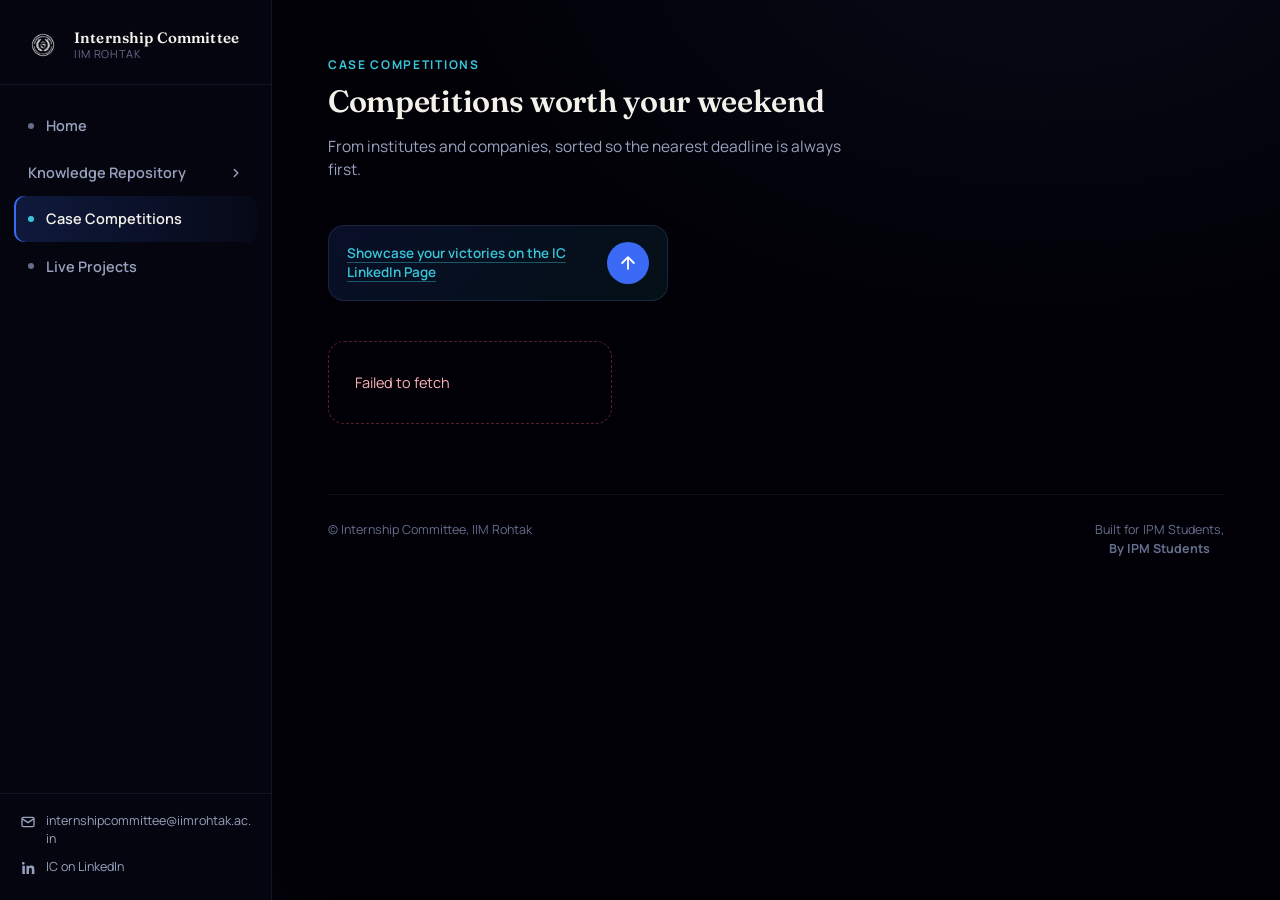
==== commit bf304e8d: "bold" ====
--- a/case-competitions.html
+++ b/case-competitions.html
@@ -80,7 +80,7 @@
 
     <footer class="site-footer">
       <span>&copy; Internship Committee, IIM Rohtak</span>
-      <span class="footer-built"><span>Built for IPM Students,</span><span>By IPM Students</span></span>
+      <span class="footer-built"><span>Built for IPM Students,</span><span style="font-weight:700;">By IPM Students</span></span>
     </footer>
   </main>
 </div>
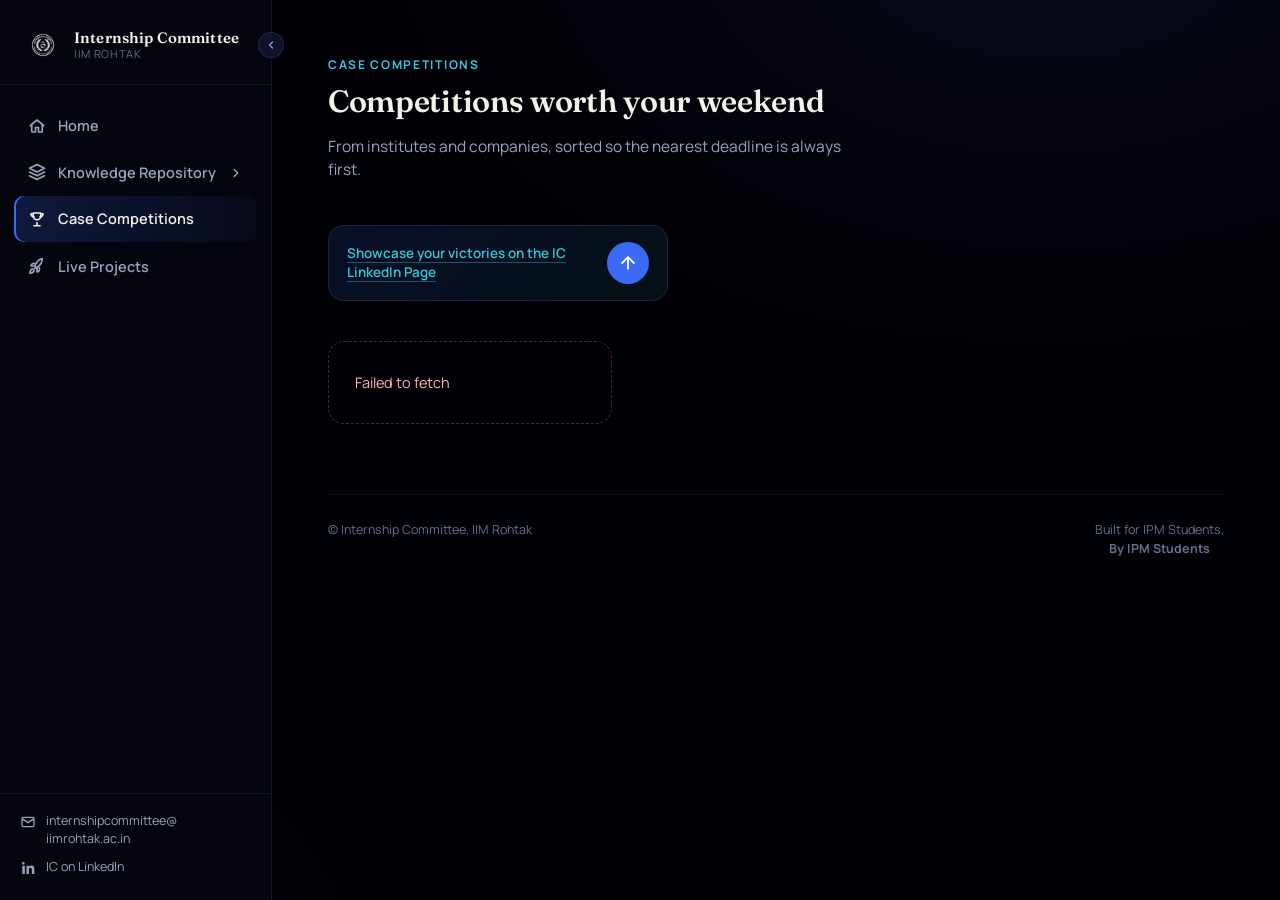
==== commit 6191586f: "a lot of shit bro idkkk" ====
--- a/case-competitions.html
+++ b/case-competitions.html
@@ -16,6 +16,10 @@
   <div class="sidebar-scrim"></div>
 
   <aside class="sidebar" aria-label="Primary">
+    <button class="sidebar-collapse-btn" type="button" aria-label="Collapse sidebar" aria-expanded="true">
+      <svg viewBox="0 0 24 24" fill="none" stroke="currentColor" stroke-width="2.4" stroke-linecap="round" stroke-linejoin="round"><path d="M15 6l-6 6 6 6"/></svg>
+    </button>
+
     <div class="sidebar-brand">
       <img data-ic-logo src="assets/logo.png" alt="Internship Committee, IIM Rohtak logo">
       <div class="brand-text">
@@ -25,28 +29,28 @@
     </div>
 
     <nav class="sidebar-nav" aria-label="Site sections">
-      <a class="nav-link" data-page-key="home" href="index.html"><span class="dot-icon"></span> Home</a>
+      <a class="nav-link" data-page-key="home" href="index.html" title="Home"><span class="nav-icon"><svg viewBox="0 0 24 24" fill="none" stroke="currentColor" stroke-width="2.2" stroke-linecap="round" stroke-linejoin="round"><path d="M3 11.5 12 4l9 7.5"/><path d="M5 10v9a1 1 0 0 0 1 1h4v-6h4v6h4a1 1 0 0 0 1-1v-9"/></svg></span><span class="nav-label">Home</span></a>
 
       <div class="nav-group">
-        <button class="nav-group-trigger" aria-expanded="false">
-          Knowledge Repository
+        <button class="nav-group-trigger" aria-expanded="false" title="Knowledge Repository">
+          <span class="nav-icon"><svg viewBox="0 0 24 24" fill="none" stroke="currentColor" stroke-width="2.2" stroke-linecap="round" stroke-linejoin="round"><path d="M12 2 2 7l10 5 10-5-10-5Z"/><path d="M2 17l10 5 10-5"/><path d="M2 12l10 5 10-5"/></svg></span><span class="nav-label">Knowledge Repository</span>
           <span class="chevron"><svg viewBox="0 0 24 24" fill="none" stroke="currentColor" stroke-width="2.4" stroke-linecap="round" stroke-linejoin="round"><path d="M9 6l6 6-6 6"/></svg></span>
         </button>
         <div class="nav-submenu"><div class="nav-submenu-inner">
-          <a class="nav-link" data-page-key="courses" href="courses.html"><span class="dot-icon"></span> Course Repository</a>
-          <a class="nav-link" data-page-key="case-studies" href="case-studies.html"><span class="dot-icon"></span> Case Studies</a>
-          <a class="nav-link" data-page-key="github" href="github-repositories.html"><span class="dot-icon"></span> GitHub Repositories</a>
-          <a class="nav-link" data-page-key="resources" href="iimr-resources.html"><span class="dot-icon"></span> IIMR Student Resources</a>
+          <a class="nav-link" data-page-key="courses" href="courses.html" title="Course Repository"><span class="nav-icon"><svg viewBox="0 0 24 24" fill="none" stroke="currentColor" stroke-width="2.2" stroke-linecap="round" stroke-linejoin="round"><path d="M4 19.5A2.5 2.5 0 0 1 6.5 17H20V4H6.5A2.5 2.5 0 0 0 4 6.5v13z"/><path d="M4 19.5V6.5"/></svg></span><span class="nav-label">Course Repository</span></a>
+          <a class="nav-link" data-page-key="case-studies" href="case-studies.html" title="Case Studies"><span class="nav-icon"><svg viewBox="0 0 24 24" fill="none" stroke="currentColor" stroke-width="2.2" stroke-linecap="round" stroke-linejoin="round"><path d="M14 2H6a2 2 0 0 0-2 2v16a2 2 0 0 0 2 2h12a2 2 0 0 0 2-2V8z"/><path d="M14 2v6h6"/></svg></span><span class="nav-label">Case Studies</span></a>
+          <a class="nav-link" data-page-key="github" href="github-repositories.html" title="GitHub Repositories"><span class="nav-icon"><svg viewBox="0 0 24 24" fill="none" stroke="currentColor" stroke-width="2.2" stroke-linecap="round" stroke-linejoin="round"><path d="M8 9l-4 4 4 4M16 9l4 4-4 4"/></svg></span><span class="nav-label">GitHub Repositories</span></a>
+          <a class="nav-link" data-page-key="resources" href="iimr-resources.html" title="IIMR Student Resources"><span class="nav-icon"><svg viewBox="0 0 24 24" fill="none" stroke="currentColor" stroke-width="2.2" stroke-linecap="round" stroke-linejoin="round"><circle cx="12" cy="12" r="9"/><path d="M15 9l-2 6-6 2 2-6 6-2z"/></svg></span><span class="nav-label">IIMR Student Resources</span></a>
         </div></div>
       </div>
 
-      <a class="nav-link" data-page-key="competitions" href="case-competitions.html"><span class="dot-icon"></span> Case Competitions</a>
-      <a class="nav-link" data-page-key="live-projects" href="live-projects.html"><span class="dot-icon"></span> Live Projects</a>
+      <a class="nav-link" data-page-key="competitions" href="case-competitions.html" title="Case Competitions"><span class="nav-icon"><svg viewBox="0 0 24 24" fill="none" stroke="currentColor" stroke-width="2.2" stroke-linecap="round" stroke-linejoin="round"><path d="M8 21h8M12 17v4M7 4h10v4a5 5 0 0 1-10 0V4z"/><path d="M17 5h3a4 4 0 0 1-4 4M7 5H4a4 4 0 0 0 4 4"/></svg></span><span class="nav-label">Case Competitions</span></a>
+      <a class="nav-link" data-page-key="live-projects" href="live-projects.html" title="Live Projects"><span class="nav-icon"><svg viewBox="0 0 24 24" fill="none" stroke="currentColor" stroke-width="2.2" stroke-linecap="round" stroke-linejoin="round"><path d="M4.5 16.5c-1.5 1.26-2 5-2 5s3.74-.5 5-2c.71-.84.7-2.13-.09-2.91a2.18 2.18 0 0 0-2.91-.09z"/><path d="M12 15l-3-3a22 22 0 0 1 2-3.95A12.88 12.88 0 0 1 19 2c0 2.72-.78 7.5-6 11a22.35 22.35 0 0 1-4 2z"/><path d="M9 12H4s.55-2.23 2-3c1.62-.87 4 0 4 0"/><path d="M12 15v5s2.23-.55 3-2c.87-1.62 0-4 0-4"/></svg></span><span class="nav-label">Live Projects</span></a>
     </nav>
 
     <div class="sidebar-footer">
-      <a data-ic-email href="#"><svg viewBox="0 0 24 24" fill="none" stroke="currentColor" stroke-width="2"><rect x="3" y="5" width="18" height="14" rx="2"/><path d="m3 7 9 6 9-6"/></svg><span>internshipcommittee@iimrohtak.ac.in</span></a>
-      <a data-ic-linkedin href="https://www.linkedin.com/company/ipm-internship-committee-iim-rohtak/" target="_blank" rel="noopener"><svg viewBox="0 0 24 24" fill="currentColor"><path d="M6.94 5a2 2 0 1 1-4 0 2 2 0 0 1 4 0zM3.5 8.5h3.8V21H3.5V8.5zM9.7 8.5h3.64v1.7h.05c.5-.95 1.75-1.95 3.6-1.95 3.85 0 4.56 2.53 4.56 5.83V21h-3.8v-6.1c0-1.46-.03-3.33-2.03-3.33-2.04 0-2.35 1.6-2.35 3.24V21H9.7V8.5z"/></svg>IC on LinkedIn</a>
+      <a data-ic-email href="#" title="Email the committee"><svg viewBox="0 0 24 24" fill="none" stroke="currentColor" stroke-width="2"><rect x="3" y="5" width="18" height="14" rx="2"/><path d="m3 7 9 6 9-6"/></svg><span>internshipcommittee@iimrohtak.ac.in</span></a>
+      <a data-ic-linkedin href="https://www.linkedin.com/company/ipm-internship-committee-iim-rohtak/" target="_blank" rel="noopener" title="IC on LinkedIn"><svg viewBox="0 0 24 24" fill="currentColor"><path d="M6.94 5a2 2 0 1 1-4 0 2 2 0 0 1 4 0zM3.5 8.5h3.8V21H3.5V8.5zM9.7 8.5h3.64v1.7h.05c.5-.95 1.75-1.95 3.6-1.95 3.85 0 4.56 2.53 4.56 5.83V21h-3.8v-6.1c0-1.46-.03-3.33-2.03-3.33-2.04 0-2.35 1.6-2.35 3.24V21H9.7V8.5z"/></svg><span>IC on LinkedIn</span></a>
     </div>
   </aside>
 
--- a/css/base.css
+++ b/css/base.css
@@ -43,6 +43,7 @@
   --font-body:    'Manrope', -apple-system, BlinkMacSystemFont, 'Segoe UI', sans-serif;
 
   --sidebar-w: 272px;
+  --sidebar-w-collapsed: 84px;
   --header-h: 72px;
 
   --ease: cubic-bezier(0.22, 1, 0.36, 1);
--- a/css/layout.css
+++ b/css/layout.css
@@ -21,27 +21,56 @@
   display: flex;
   flex-direction: column;
   z-index: 60;
-}
+  transition: width .28s var(--ease);
+}
+
+/* ---------------- Collapse toggle ---------------- */
+.sidebar-collapse-btn{
+  position: absolute;
+  top: 32px;
+  right: -13px;
+  width: 26px; height: 26px;
+  border-radius: 50%;
+  border: 1px solid var(--surface-border);
+  background: var(--surface-strong);
+  color: var(--text-secondary);
+  display:flex; align-items:center; justify-content:center;
+  cursor: pointer;
+  z-index: 61;
+  transition: background .18s var(--ease), color .18s var(--ease), transform .18s var(--ease);
+}
+.sidebar-collapse-btn:hover{ background: var(--accent); color: #fff; }
+.sidebar-collapse-btn svg{ width:14px; height:14px; transition: transform .28s var(--ease); }
+
+/* ---------------- Sidebar text truncation (prevents label/email wrapping) ---------------- */
+.sidebar-brand .brand-text{ display:flex; flex-direction:column; line-height:1.2; min-width:0; overflow:hidden; }
+.sidebar-brand .brand-text strong,
+.sidebar-brand .brand-text span{
+  white-space: nowrap;
+  overflow: hidden;
+  text-overflow: ellipsis;
+}
+.sidebar-brand .brand-text strong{
+  font-family: var(--font-display); font-size: 15px; font-weight:600; letter-spacing:.01em;
+}
+.sidebar-brand .brand-text span{ font-size: 11px; color: var(--text-muted); letter-spacing:.06em; text-transform:uppercase; }
 
 .sidebar-brand{
   display:flex; align-items:center; gap:12px;
   padding: 26px 24px 20px;
   border-bottom: 1px solid var(--sidebar-border);
+  min-width: 0;
 }
 .sidebar-brand img{
-  width:38px; height:38px; object-fit:contain;
+  width:38px; height:38px; object-fit:contain; flex-shrink:0;
   /* render the logo in white for the dark sidebar background, per brief */
   filter: brightness(0) invert(1);
 }
-.sidebar-brand .brand-text{ display:flex; flex-direction:column; line-height:1.2; }
-.sidebar-brand .brand-text strong{
-  font-family: var(--font-display); font-size: 15px; font-weight:600; letter-spacing:.01em;
-}
-.sidebar-brand .brand-text span{ font-size: 11px; color: var(--text-muted); letter-spacing:.06em; text-transform:uppercase; }
 
 .sidebar-nav{
   flex: 1;
   overflow-y: auto;
+  overflow-x: hidden;
   padding: 18px 14px;
 }
 
@@ -52,8 +81,9 @@
   color: var(--text-secondary);
   font-size: 14.5px;
   font-weight: 600;
-  transition: background .18s var(--ease), color .18s var(--ease);
+  transition: background .18s var(--ease), color .18s var(--ease), padding .28s var(--ease);
   margin-bottom: 2px;
+  min-width: 0;
 }
 .nav-link:hover{ background: rgba(120,140,255,0.08); color: var(--text-primary); }
 .nav-link.is-active{
@@ -61,16 +91,22 @@
   color: var(--text-primary);
   box-shadow: inset 2px 0 0 var(--accent);
 }
-.nav-link .dot-icon{
-  width:6px; height:6px; border-radius:50%;
-  background: var(--text-muted); flex-shrink:0;
-}
-.nav-link.is-active .dot-icon{ background: var(--accent-2); }
+.nav-icon{
+  width:18px; height:18px; flex-shrink:0;
+  display:flex; align-items:center; justify-content:center;
+}
+.nav-icon svg{ width:18px; height:18px; }
+.nav-label{
+  white-space: nowrap;
+  overflow: hidden;
+  text-overflow: ellipsis;
+  min-width: 0;
+}
 
 .nav-group{ margin-bottom: 2px; }
 .nav-group-trigger{
   width: 100%;
-  display:flex; align-items:center; justify-content:space-between; gap:8px;
+  display:flex; align-items:center; gap:12px;
   padding: 12px 14px;
   border-radius: var(--radius-s);
   background: transparent;
@@ -78,12 +114,14 @@
   color: var(--text-secondary);
   font-size: 14.5px; font-weight: 600;
   cursor: pointer;
-  transition: background .18s var(--ease), color .18s var(--ease);
-}
+  transition: background .18s var(--ease), color .18s var(--ease), padding .28s var(--ease);
+  min-width: 0;
+}
+.nav-group-trigger .nav-label{ flex:1; text-align:left; }
 .nav-group-trigger:hover{ background: rgba(120,140,255,0.08); color: var(--text-primary); }
 .nav-group-trigger .chevron{
   width:14px; height:14px; flex-shrink:0;
-  transition: transform .25s var(--ease);
+  transition: transform .25s var(--ease), opacity .2s var(--ease);
 }
 .nav-group.is-open .nav-group-trigger .chevron{ transform: rotate(90deg); }
 .nav-group.is-open .nav-group-trigger{ color: var(--text-primary); }
@@ -110,10 +148,14 @@
   display:flex; align-items:flex-start; gap:10px;
   font-size: 12.5px; line-height:1.45; color: var(--text-secondary);
   transition: color .18s var(--ease);
+  min-width: 0;
+}
+.sidebar-footer a:hover{ color: var(--accent-2); }
+.sidebar-footer a span{
   overflow-wrap: anywhere;
   min-width: 0;
 }
-.sidebar-footer a:hover{ color: var(--accent-2); }
+.sidebar-footer a span wbr{ line-height: 0; }
 .sidebar-footer svg{ width:16px; height:16px; flex-shrink:0; margin-top: 2px; }
 
 /* Mobile topbar + drawer */
@@ -148,8 +190,43 @@
   z-index: 55;
 }
 
+/* ---------------- Collapsed sidebar (desktop) ---------------- */
+.app-shell.sidebar-collapsed .sidebar{ width: var(--sidebar-w-collapsed); }
+.app-shell.sidebar-collapsed .sidebar-collapse-btn svg{ transform: rotate(180deg); }
+
+.app-shell.sidebar-collapsed .sidebar-brand{
+  padding: 26px 0 20px;
+  justify-content: center;
+}
+.app-shell.sidebar-collapsed .sidebar-brand .brand-text{ display:none; }
+
+.app-shell.sidebar-collapsed .sidebar-nav{ padding: 18px 10px; }
+.app-shell.sidebar-collapsed .nav-link,
+.app-shell.sidebar-collapsed .nav-group-trigger{
+  justify-content: center;
+  padding-left: 10px;
+  padding-right: 10px;
+}
+.app-shell.sidebar-collapsed .nav-submenu .nav-link{ padding-left: 10px; }
+.app-shell.sidebar-collapsed .nav-label,
+.app-shell.sidebar-collapsed .nav-group-trigger .chevron{
+  display: none;
+}
+
+.app-shell.sidebar-collapsed .sidebar-footer{
+  padding: 18px 10px 24px;
+  align-items: center;
+}
+.app-shell.sidebar-collapsed .sidebar-footer a{
+  justify-content: center;
+  width: 100%;
+}
+.app-shell.sidebar-collapsed .sidebar-footer a span{ display: none; }
+.app-shell.sidebar-collapsed .sidebar-footer svg{ margin-top: 0; }
+
 @media (max-width: 900px){
   .mobile-topbar{ display:flex; }
+  .sidebar-collapse-btn{ display: none; }
   .sidebar{
     position: fixed; left:0; top:0; height: 100dvh;
     transform: translateX(-104%);
@@ -159,6 +236,8 @@
   .app-shell.nav-open .sidebar{ transform: translateX(0); }
   .app-shell.nav-open .sidebar-scrim{ display:block; }
   .app-shell{ flex-direction: column; }
+  /* Collapse state is a desktop-only affordance; never shrink the mobile drawer */
+  .app-shell.sidebar-collapsed .sidebar{ width: var(--sidebar-w); }
 }
 
 /* ---------------- Main content ---------------- */
--- a/css/components.css
+++ b/css/components.css
@@ -127,6 +127,11 @@
   border: 1px solid rgba(56,198,217,0.3);
   background: rgba(56,198,217,0.08);
 }
+.duration-chip{
+  display:inline-flex; align-items:center; gap:6px;
+  font-size: 12.5px; font-weight:600; color: var(--text-secondary);
+}
+.duration-chip svg{ width:13px; height:13px; flex-shrink:0; }
 .course-card .card-link{
   margin-top:4px;
   display:inline-flex; align-items:center; gap:7px;
@@ -148,16 +153,20 @@
 }
 .list-card .card-link svg{ width:14px; height:14px; }
 
-.login-badge{
+/* Resource type badge. Base rule is the fallback look for any type the
+   committee adds later that isn't explicitly styled below (e.g. a brand
+   new "Case Repository" type just works, no CSS change required). */
+.resource-type-badge{
   align-self:flex-start;
   font-size: 10.5px; font-weight:800; letter-spacing:.05em; text-transform:uppercase;
   padding: 5px 11px; border-radius: 999px;
-}
-.login-badge.required{
-  color:#FFB199; background: rgba(255,110,70,0.12); border:1px solid rgba(255,110,70,0.3);
-}
-.login-badge.not-required{
+  color:#CFE0FF; background: rgba(120,150,255,0.12); border:1px solid rgba(120,150,255,0.3);
+}
+.resource-type-badge.type-e-database{
   color:#8CF0B0; background: rgba(60,220,140,0.1); border:1px solid rgba(60,220,140,0.28);
+}
+.resource-type-badge.type-online-journals{
+  color:#FFD98A; background: rgba(255,200,80,0.1); border:1px solid rgba(255,200,80,0.3);
 }
 
 /* ---------------- Competition card ---------------- */
@@ -293,3 +302,12 @@
   0%{ background-position: 140% 0; }
   100%{ background-position: -60% 0; }
 }
+
+/* ---------------- Page disclaimer (prices / deadlines subject to change) ---------------- */
+.page-disclaimer{
+  margin: 18px 2px 0;
+  font-size: 12.5px;
+  line-height: 1.5;
+  color: var(--text-muted);
+  font-style: italic;
+}
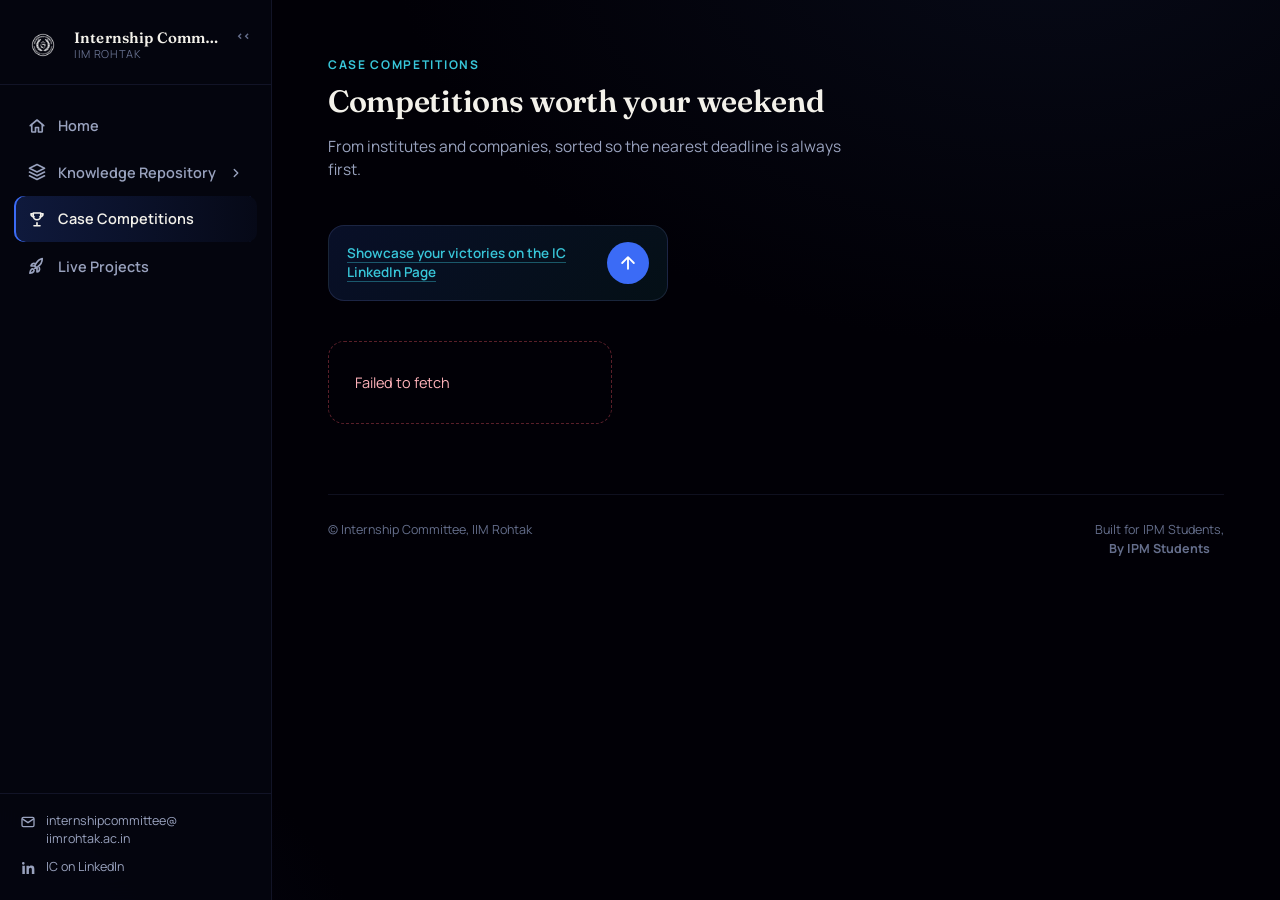
==== commit 937041e2: "mmm" ====
--- a/case-competitions.html
+++ b/case-competitions.html
@@ -16,16 +16,13 @@
   <div class="sidebar-scrim"></div>
 
   <aside class="sidebar" aria-label="Primary">
-    <button class="sidebar-collapse-btn" type="button" aria-label="Collapse sidebar" aria-expanded="true">
-      <svg viewBox="0 0 24 24" fill="none" stroke="currentColor" stroke-width="2.4" stroke-linecap="round" stroke-linejoin="round"><path d="M15 6l-6 6 6 6"/></svg>
-    </button>
-
     <div class="sidebar-brand">
       <img data-ic-logo src="assets/logo.png" alt="Internship Committee, IIM Rohtak logo">
       <div class="brand-text">
         <strong>Internship Committee</strong>
         <span>IIM Rohtak</span>
       </div>
+      <button class="sidebar-pin-btn" type="button" aria-label="Collapse sidebar">&lt;&lt;</button>
     </div>
 
     <nav class="sidebar-nav" aria-label="Site sections">
--- a/css/layout.css
+++ b/css/layout.css
@@ -24,26 +24,28 @@
   transition: width .28s var(--ease);
 }
 
-/* ---------------- Collapse toggle ---------------- */
-.sidebar-collapse-btn{
+/* ---------------- Collapse / pin toggle ("<<") ---------------- */
+.sidebar-pin-btn{
   position: absolute;
-  top: 32px;
-  right: -13px;
-  width: 26px; height: 26px;
-  border-radius: 50%;
-  border: 1px solid var(--surface-border);
-  background: var(--surface-strong);
-  color: var(--text-secondary);
-  display:flex; align-items:center; justify-content:center;
+  top: 24px;
+  right: 14px;
+  border: none;
+  background: transparent;
+  color: var(--text-muted);
+  font-family: var(--font-body);
+  font-size: 12px;
+  font-weight: 800;
+  letter-spacing: -1px;
+  line-height: 1;
+  padding: 6px 7px;
+  border-radius: var(--radius-s);
   cursor: pointer;
-  z-index: 61;
-  transition: background .18s var(--ease), color .18s var(--ease), transform .18s var(--ease);
-}
-.sidebar-collapse-btn:hover{ background: var(--accent); color: #fff; }
-.sidebar-collapse-btn svg{ width:14px; height:14px; transition: transform .28s var(--ease); }
+  transition: background .18s var(--ease), color .18s var(--ease);
+}
+.sidebar-pin-btn:hover{ background: rgba(120,140,255,0.12); color: var(--text-primary); }
 
 /* ---------------- Sidebar text truncation (prevents label/email wrapping) ---------------- */
-.sidebar-brand .brand-text{ display:flex; flex-direction:column; line-height:1.2; min-width:0; overflow:hidden; }
+.sidebar-brand .brand-text{ display:flex; flex-direction:column; line-height:1.2; min-width:0; overflow:hidden; flex: 1; padding-right: 26px; }
 .sidebar-brand .brand-text strong,
 .sidebar-brand .brand-text span{
   white-space: nowrap;
@@ -56,6 +58,7 @@
 .sidebar-brand .brand-text span{ font-size: 11px; color: var(--text-muted); letter-spacing:.06em; text-transform:uppercase; }
 
 .sidebar-brand{
+  position: relative;
   display:flex; align-items:center; gap:12px;
   padding: 26px 24px 20px;
   border-bottom: 1px solid var(--sidebar-border);
@@ -190,43 +193,55 @@
   z-index: 55;
 }
 
-/* ---------------- Collapsed sidebar (desktop) ---------------- */
-.app-shell.sidebar-collapsed .sidebar{ width: var(--sidebar-w-collapsed); }
-.app-shell.sidebar-collapsed .sidebar-collapse-btn svg{ transform: rotate(180deg); }
-
-.app-shell.sidebar-collapsed .sidebar-brand{
-  padding: 26px 0 20px;
-  justify-content: center;
-}
-.app-shell.sidebar-collapsed .sidebar-brand .brand-text{ display:none; }
-
-.app-shell.sidebar-collapsed .sidebar-nav{ padding: 18px 10px; }
-.app-shell.sidebar-collapsed .nav-link,
-.app-shell.sidebar-collapsed .nav-group-trigger{
-  justify-content: center;
-  padding-left: 10px;
-  padding-right: 10px;
-}
-.app-shell.sidebar-collapsed .nav-submenu .nav-link{ padding-left: 10px; }
-.app-shell.sidebar-collapsed .nav-label,
-.app-shell.sidebar-collapsed .nav-group-trigger .chevron{
-  display: none;
-}
-
-.app-shell.sidebar-collapsed .sidebar-footer{
-  padding: 18px 10px 24px;
-  align-items: center;
-}
-.app-shell.sidebar-collapsed .sidebar-footer a{
-  justify-content: center;
-  width: 100%;
-}
-.app-shell.sidebar-collapsed .sidebar-footer a span{ display: none; }
-.app-shell.sidebar-collapsed .sidebar-footer svg{ margin-top: 0; }
+/* ---------------- Collapsed sidebar (desktop only — see media query below) ----------------
+   Collapsing to an icon-only rail is a *pinned* state (persisted, click-driven).
+   While collapsed, hovering anywhere on the sidebar adds `.sidebar-preview` via JS,
+   which temporarily reveals the full sidebar again without changing the pinned
+   state — it reverts the instant the pointer leaves. Every "hide this while
+   collapsed" rule below is gated with :not(.sidebar-preview) so the preview
+   looks identical to the normal expanded sidebar. There is no separate expand
+   affordance/arrow shown on the collapsed rail — hovering it is the only cue. */
+@media (min-width: 901px){
+  .app-shell.sidebar-collapsed .sidebar{ width: var(--sidebar-w-collapsed); }
+  .app-shell.sidebar-collapsed.sidebar-preview .sidebar{ width: var(--sidebar-w); }
+
+  .app-shell.sidebar-collapsed:not(.sidebar-preview) .sidebar-brand{
+    padding: 26px 0 20px;
+    justify-content: center;
+  }
+  .app-shell.sidebar-collapsed:not(.sidebar-preview) .sidebar-brand .brand-text,
+  .app-shell.sidebar-collapsed:not(.sidebar-preview) .sidebar-pin-btn{
+    display: none;
+  }
+
+  .app-shell.sidebar-collapsed:not(.sidebar-preview) .sidebar-nav{ padding: 18px 10px; }
+  .app-shell.sidebar-collapsed:not(.sidebar-preview) .nav-link,
+  .app-shell.sidebar-collapsed:not(.sidebar-preview) .nav-group-trigger{
+    justify-content: center;
+    padding-left: 10px;
+    padding-right: 10px;
+  }
+  .app-shell.sidebar-collapsed:not(.sidebar-preview) .nav-submenu .nav-link{ padding-left: 10px; }
+  .app-shell.sidebar-collapsed:not(.sidebar-preview) .nav-label,
+  .app-shell.sidebar-collapsed:not(.sidebar-preview) .nav-group-trigger .chevron{
+    display: none;
+  }
+
+  .app-shell.sidebar-collapsed:not(.sidebar-preview) .sidebar-footer{
+    padding: 18px 10px 24px;
+    align-items: center;
+  }
+  .app-shell.sidebar-collapsed:not(.sidebar-preview) .sidebar-footer a{
+    justify-content: center;
+    width: 100%;
+  }
+  .app-shell.sidebar-collapsed:not(.sidebar-preview) .sidebar-footer a span{ display: none; }
+  .app-shell.sidebar-collapsed:not(.sidebar-preview) .sidebar-footer svg{ margin-top: 0; }
+}
 
 @media (max-width: 900px){
   .mobile-topbar{ display:flex; }
-  .sidebar-collapse-btn{ display: none; }
+  .sidebar-pin-btn{ display: none; }
   .sidebar{
     position: fixed; left:0; top:0; height: 100dvh;
     transform: translateX(-104%);
@@ -236,8 +251,6 @@
   .app-shell.nav-open .sidebar{ transform: translateX(0); }
   .app-shell.nav-open .sidebar-scrim{ display:block; }
   .app-shell{ flex-direction: column; }
-  /* Collapse state is a desktop-only affordance; never shrink the mobile drawer */
-  .app-shell.sidebar-collapsed .sidebar{ width: var(--sidebar-w); }
 }
 
 /* ---------------- Main content ---------------- */
